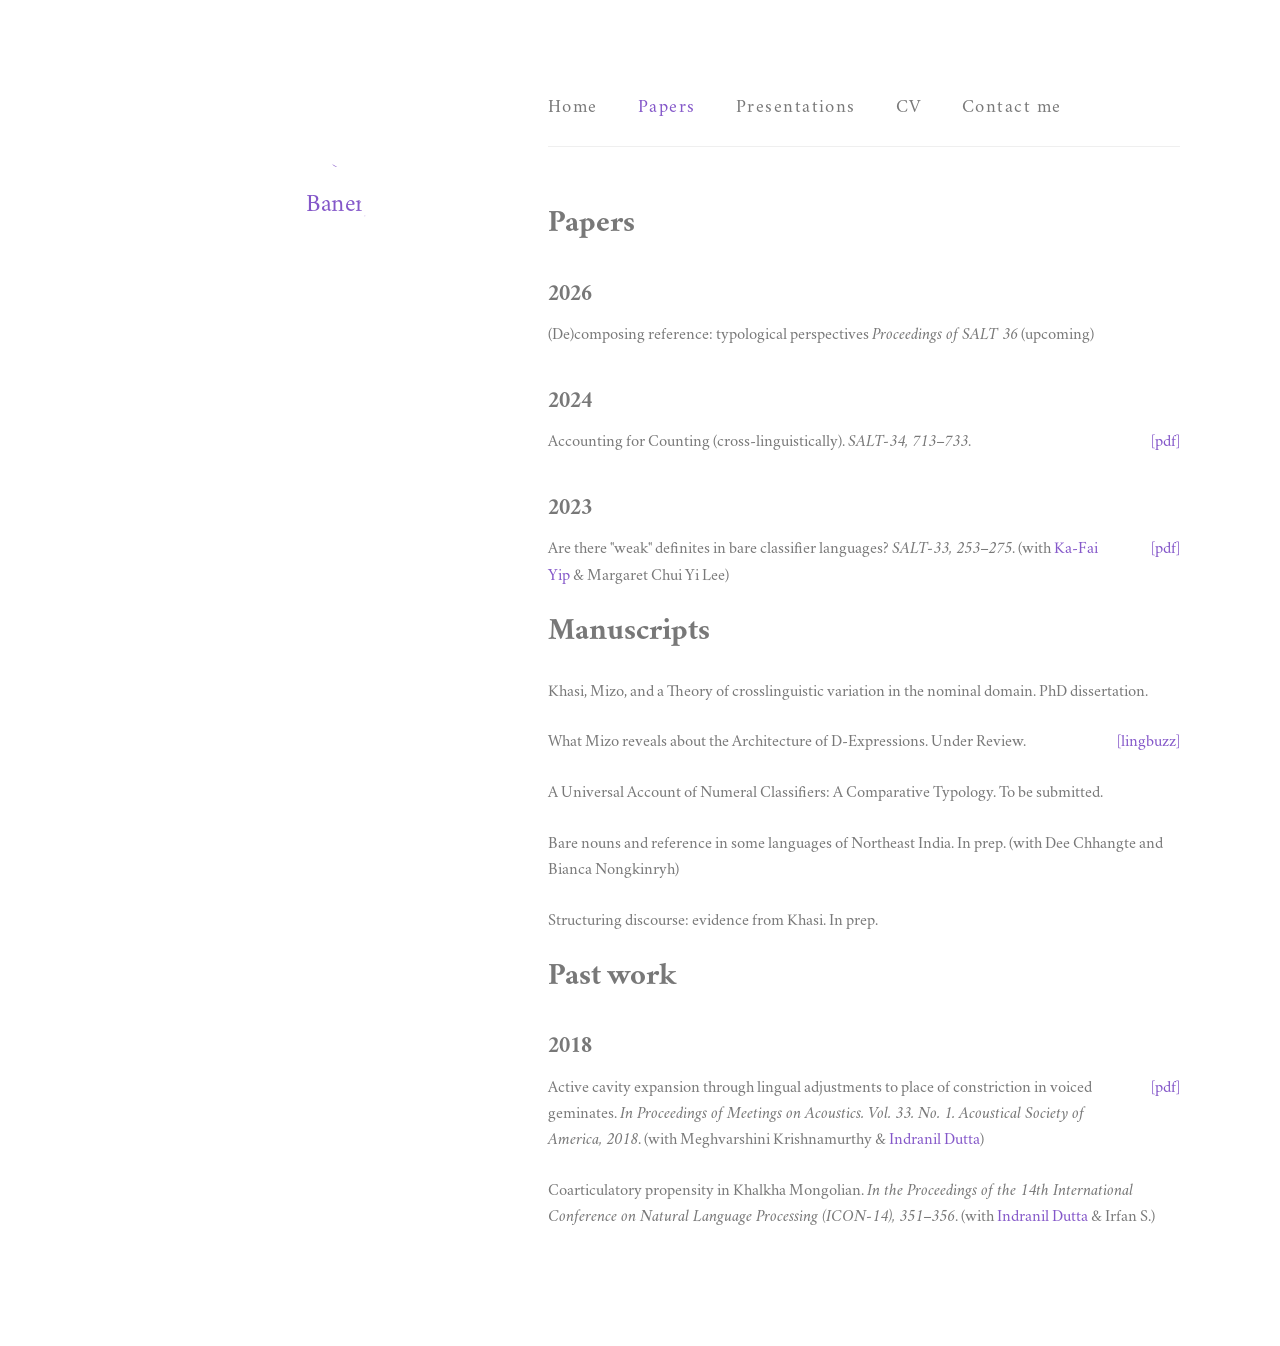
==== papers.html @ f8b31d90 "font, CV" ====
<!DOCTYPE HTML>
<html>
<head>
  <title>Papers | Ushasi Banerjee</title>
  <meta charset="utf-8" />
  <meta name="viewport" content="width=device-width, initial-scale=1, user-scalable=no" />
  <link rel="stylesheet" href="assets/css/main.css" />
</head>
<body>

<header id="header">
  <div class="inner">
    <a href="index.html" class="image avatar"><img src="images/imag.jpeg" alt="Ushasi Banerjee" /></a>
    <h1><strong>Ushasi Banerjee</strong></h1>
  </div>

  <footer id="footer">
    <ul class="icons">
      <li>
        <a href="mailto:ushasi.banerjee@yale.edu" aria-label="Email">
          <span class="mail-icon"></span>
        </a>
      </li>
    </ul>
    <ul class="copyright">
      <li>&copy; Ushasi Banerjee</li>
    </ul>
  </footer>
</header>

<div id="main">
  <nav id="topnav">
  <ul>
    <li><a href="index.html">Home</a></li>
    <li><a class="active" href="papers.html">Papers</a></li>
    <li><a href="presentations.html">Presentations</a></li>
    <li><a href="CV/CV.pdf">CV</a></li>
      <li><a href="mailto:ushasi.banerjee@yale.edu">Contact me</a></li>
  </ul>
</nav>

  <section id="papers">
    <h2>Papers</h2>

    <h3 class="publication-year">2026</h3>
    <div class="pub-entry">
      <div class="pub-details">
        (De)composing reference: typological perspectives <i>Proceedings of SALT 36</i> (upcoming) 
      </div>
    </div>

    <h3 class="publication-year">2024</h3>
    <div class="pub-entry">
      <div class="pub-details">
        Accounting for Counting (cross-linguistically). <i>SALT-34, 713–733</i>.
      </div>
      <a href="https://lingbuzz.net/lingbuzz/010248/current.pdf" class="pdf-link"
   target="_blank" rel="noopener noreferrer">[pdf]</a>
    </div>
    <h3 class="publication-year">2023</h3>
    <div class="pub-entry">
      <div class="pub-details">
        Are there "weak" definites in bare classifier languages? <i>SALT-33, 253–275</i>.
        (with <a href="https://kafai-yip.github.io//">Ka-Fai Yip</a> &amp; Margaret Chui Yi Lee)
      </div>
      <a href="Materials/Yip-et-al-SALT33.pdf" class="pdf-link">[pdf]</a>
    </div>


  <h2>Manuscripts</h2>

   <div class="pub-entry">
      <div class="pub-details">
        Khasi, Mizo, and a Theory of crosslinguistic variation in the nominal domain. PhD dissertation.
      </div>
    </div>

 <div class="pub-entry">
      <div class="pub-details">
        What Mizo reveals about the Architecture of D-Expressions. Under Review.
  </div>
<a href="https://ling.auf.net/lingbuzz/010249"
   class="pdf-link"
   target="_blank"
   rel="noopener noreferrer">[lingbuzz]</a>
</div>

<div class="pub-entry">
  <div class="pub-details">
      A Universal Account of Numeral Classifiers: A Comparative Typology. To be submitted. 
</div>
</div>

<div class="pub-entry">
  <div class="pub-details">
      Bare nouns and reference in some languages of Northeast India. In prep. (with Dee Chhangte and Bianca Nongkinryh)
</div>
</div>

   <div class="pub-entry">
  <div class="pub-details">
      Structuring discourse: evidence from Khasi. In prep.
</div>
</div>

    <h2>Past work</h2>
    <h3 class="publication-year">2018</h3>
    <div class="pub-entry">
      <div class="pub-details">
        Active cavity expansion through lingual adjustments to place of constriction in voiced geminates.
        <i>In Proceedings of Meetings on Acoustics. Vol. 33. No. 1. Acoustical Society of America, 2018</i>.
        (with Meghvarshini Krishnamurthy &amp; <a href="https://duttalab.github.io/indranil.html//">Indranil Dutta</a>)
      </div>
      <a href="Materials/pma.v33.i1.060002_1.online.pdf" class="pdf-link">[pdf]</a>
    </div>
    <div class="pub-entry">
      <div class="pub-details">
        Coarticulatory propensity in Khalkha Mongolian.
        <i>In the Proceedings of the 14th International Conference on Natural Language Processing (ICON-14), 351–356</i>.
        (with <a href="https://duttalab.github.io/indranil.html//">Indranil Dutta</a> &amp; Irfan S.)
      </div>
    </div>
  </section>
</div>

<script src="assets/js/main.js"></script>
</body>
</html>
---- assets/css/main.css ----
@font-face {
  font-family: 'Cochineal';
  src: url('../fonts/Cochineal-Roman.otf') format('opentype');
  font-weight: 400;
  font-style: normal;
  font-display: swap;
}

@font-face {
  font-family: 'Cochineal';
  src: url('../fonts/Cochineal-Italic.otf') format('opentype');
  font-weight: 400;
  font-style: italic;
  font-display: swap;
}

@font-face {
  font-family: 'Cochineal';
  src: url('../fonts/Cochineal-Bold.otf') format('opentype');
  font-weight: 700;
  font-style: normal;
  font-display: swap;
}

@font-face {
  font-family: 'Cochineal';
  src: url('../fonts/Cochineal-BoldItalic.otf') format('opentype');
  font-weight: 700;
  font-style: italic;
  font-display: swap;
}

* {
  box-sizing: border-box;
}

body {
  margin: 0;
  font-family: 'Cochineal', Georgia, serif;
  color: #787878;
  font-size: 15pt;
  line-height: 1.75em;
  background: #fff;
}

a {
  color: #8457c9;
  text-decoration: none;
}

a:hover {
  color: #6b3fb0;
}

#header {
  position: fixed;
  top: 0;
  left: 0;
  width: 35%;
  height: 100vh;
  padding: 7em 4em 3em 4em;
  background-image: url("../../images/bg.jpg");
  background-size: cover;
  background-position: center;
  background-repeat: no-repeat;
  text-align: right;
  display: flex;
  flex-direction: column;
  justify-content: space-between;
  overflow: hidden;
  z-index: 100;
}

#header:before {
  display: none;
}

#header .inner {
  margin-top: 1em;
}

#header .image.avatar {
  display: inline-block;
  border: 0;
  margin-bottom: 1.4em;
  border-radius: 50% / 60%;
  overflow: hidden;
}

#header .image.avatar img {
  width: 125px;
  height: 165px;
  object-fit: cover;
  object-position: 25% center;
  display: block;
  transform: scale(1.25);
  transform-origin: 25% center;
}

#header h1 {
  font-family: 'Cochineal', Georgia, serif;
  font-size: 1.45em;
  line-height: 1.2em;
  color: white;
  margin: 0;
  font-weight: 700;
}

#header h1 strong {
  color: white;
  font-weight: 700;
}

#header .subtitle {
  display: block;
  font-family: 'Cochineal', Georgia, serif;
  color: rgba(255,255,255,0.75);
  font-size: 1.05em;
  margin-top: 0.35em;
}

#footer {
  color: rgba(255,255,255,0.55);
  font-size: 0.8em;
  text-align: right;
}

#footer ul,
#footer li {
  list-style: none;
  margin: 0;
  padding: 0;
}

#footer .icons {
  display: none;
}

#main {
  margin-left: 35%;
  width: 65%;
  padding: 4.5em 5em;
}

#topnav {
  margin-bottom: 3em;
  padding-bottom: 1em;
  border-bottom: 1px solid #efefef;
}

#topnav ul {
  list-style: none;
  display: flex;
  gap: 2em;
  margin: 0;
  padding: 0;
}

#topnav a {
  color: #787878;
  font-size: 0.92em;
  letter-spacing: 0.08em;
  text-transform: none;
  border: 0;
}

#topnav a:hover,
#topnav a.active {
  color: #8457c9;
}

section {
  max-width: 42em;
}

p {
  margin: 0 0 2em 0;
}

h2 {
  font-family: 'Cochineal', Georgia, serif;
  font-size: 1.5em;
  font-weight: 700;
  color: #787878;
  margin: 0 0 1em 0;
}

h3 {
  font-family: 'Cochineal', Georgia, serif;
  font-size: 1.15em;
  font-weight: 700;
  color: #787878;
  margin: 1.5em 0 0.5em 0;
}

strong, b {
  font-weight: 700;
}

/* Home page overrides */
body.page-home #one {
  font-size: 0.9em;
}

/* Publications page overrides */
.pub-entry {
  display: flex;
  justify-content: space-between;
  align-items: baseline;
  gap: 2em;
  margin-bottom: 1.5em;
  font-size: 0.82em;
  line-height: 1.6em;
}

.pub-details {
  flex: 1;
}

.pdf-link {
  white-space: nowrap;
  font-size: 1em;
  font-weight: normal;
}

@media screen and (max-width: 980px) {
  #header {
    position: relative;
    width: 100%;
    height: auto;
    min-height: 0;
    padding: 4em 2em 3em 2em;
    text-align: center;
    overflow: visible;
    z-index: auto;
  }

  #header .image.avatar img {
    margin: 0 auto;
  }

  #footer {
    margin-top: 2em;
    text-align: center;
  }

  #main {
    margin-left: 0;
    width: 100%;
    padding: 3em 2em;
  }

  #topnav ul {
    justify-content: center;
    flex-wrap: wrap;
  }
}
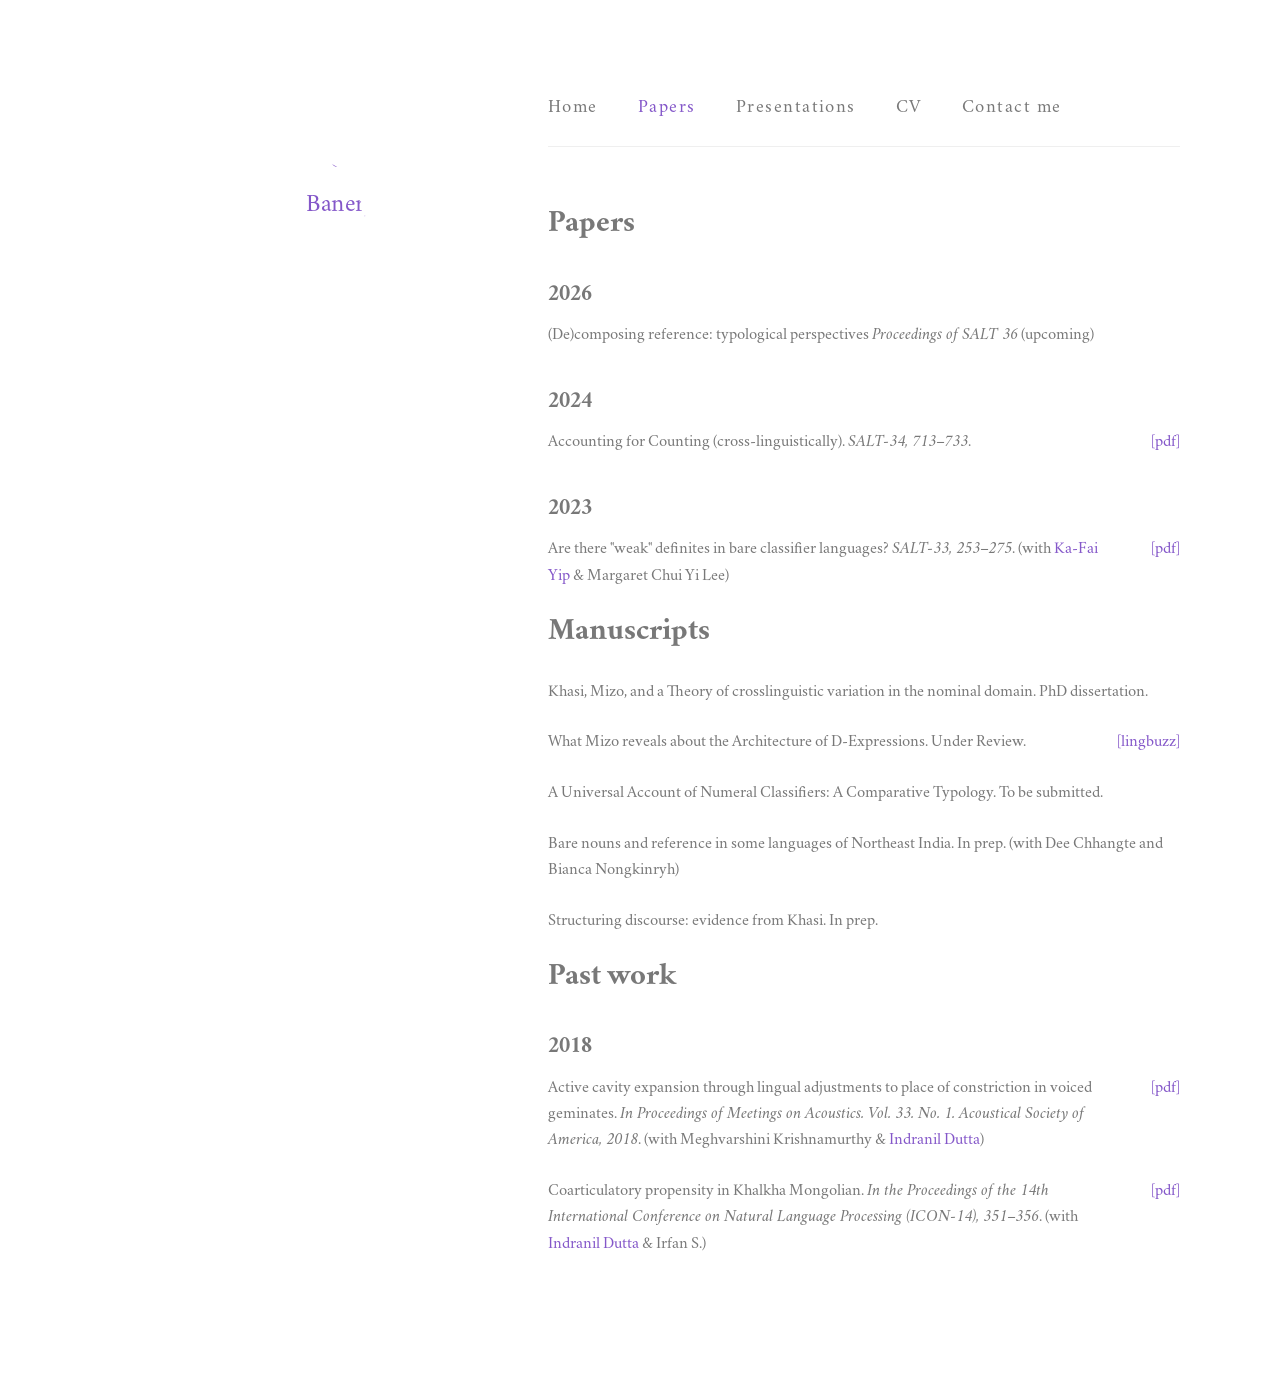
==== commit 2934be2e: "paper link" ====
--- a/papers.html
+++ b/papers.html
@@ -119,6 +119,8 @@
         <i>In the Proceedings of the 14th International Conference on Natural Language Processing (ICON-14), 351–356</i>.
         (with <a href="https://duttalab.github.io/indranil.html//">Indranil Dutta</a> &amp; Irfan S.)
       </div>
+ <a href="https://aclanthology.org/W17-7544/" class="pdf-link">[pdf]</a>
+
     </div>
   </section>
 </div>
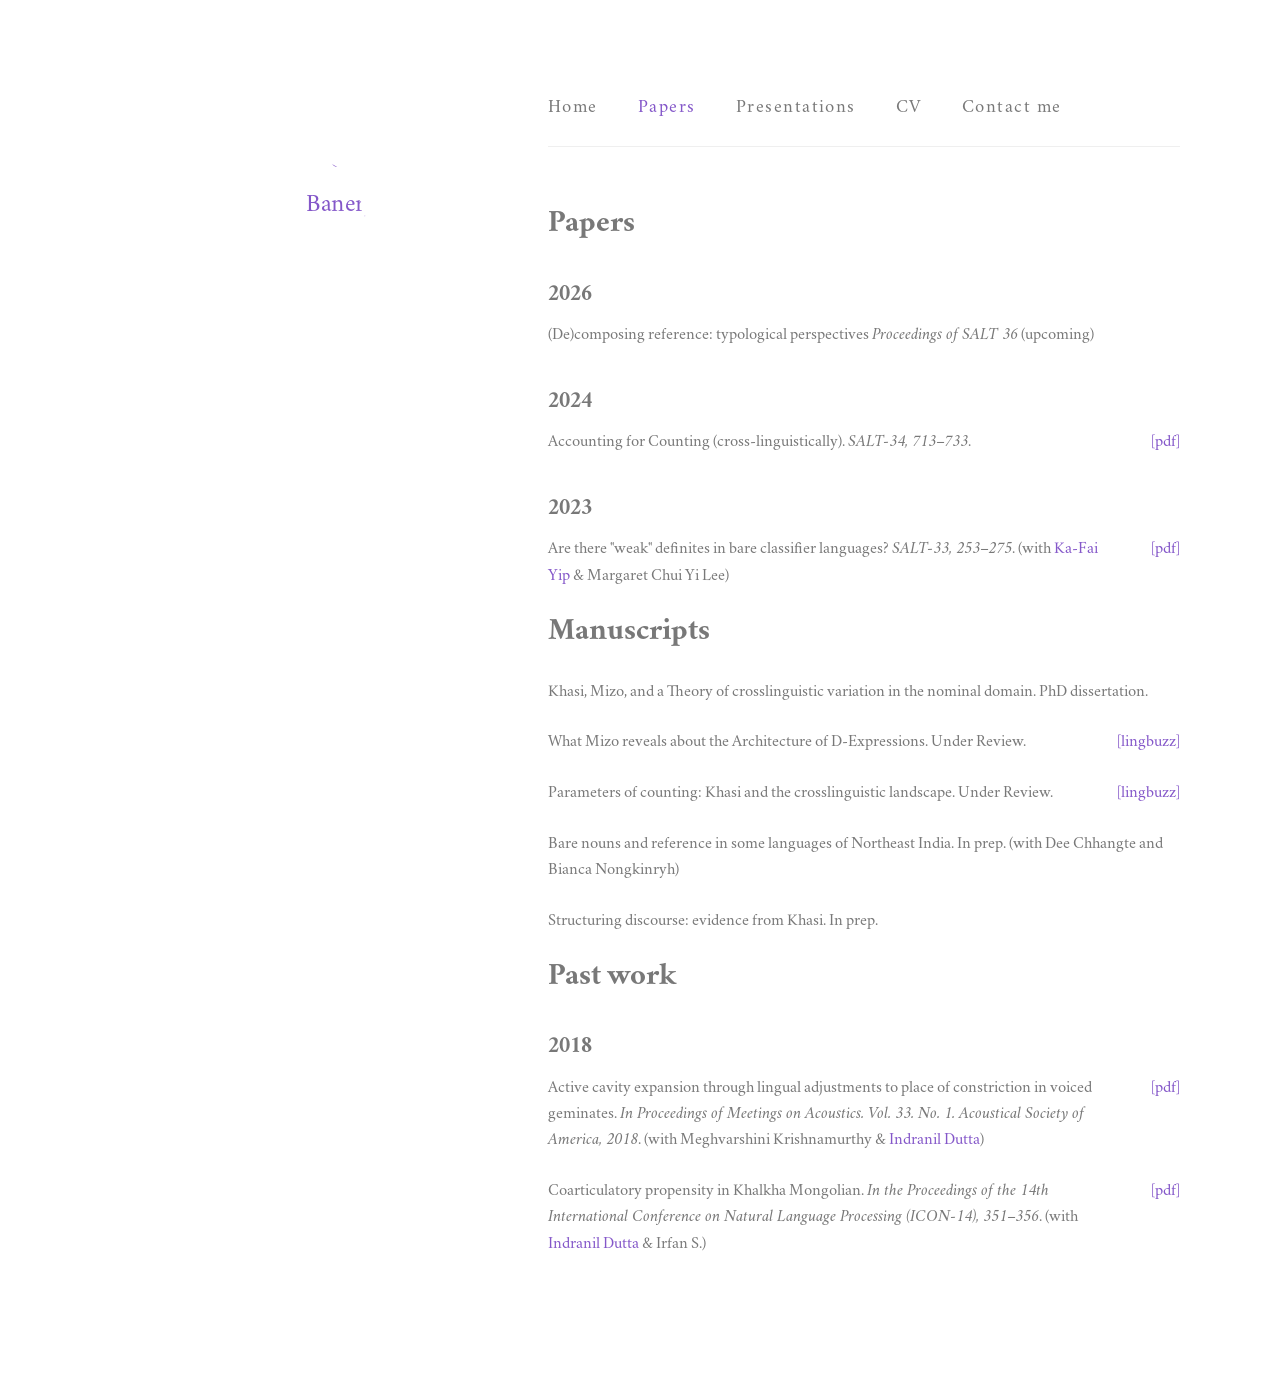
==== commit 370cd71e: "papers ms lingbuzz" ====
--- a/papers.html
+++ b/papers.html
@@ -85,11 +85,18 @@
    rel="noopener noreferrer">[lingbuzz]</a>
 </div>
 
-<div class="pub-entry">
-  <div class="pub-details">
-      A Universal Account of Numeral Classifiers: A Comparative Typology. To be submitted. 
+
+
+ <div class="pub-entry">
+      <div class="pub-details">
+        Parameters of counting: Khasi and the crosslinguistic landscape. Under Review.
+  </div>
+<a href="https://lingbuzz.net/lingbuzz/010296?_s=W2Up2HbWzxLRxOe6&_k=vV67AOmKXQanhoGW"
+   class="pdf-link"
+   target="_blank"
+   rel="noopener noreferrer">[lingbuzz]</a>
 </div>
-</div>
+
 
 <div class="pub-entry">
   <div class="pub-details">
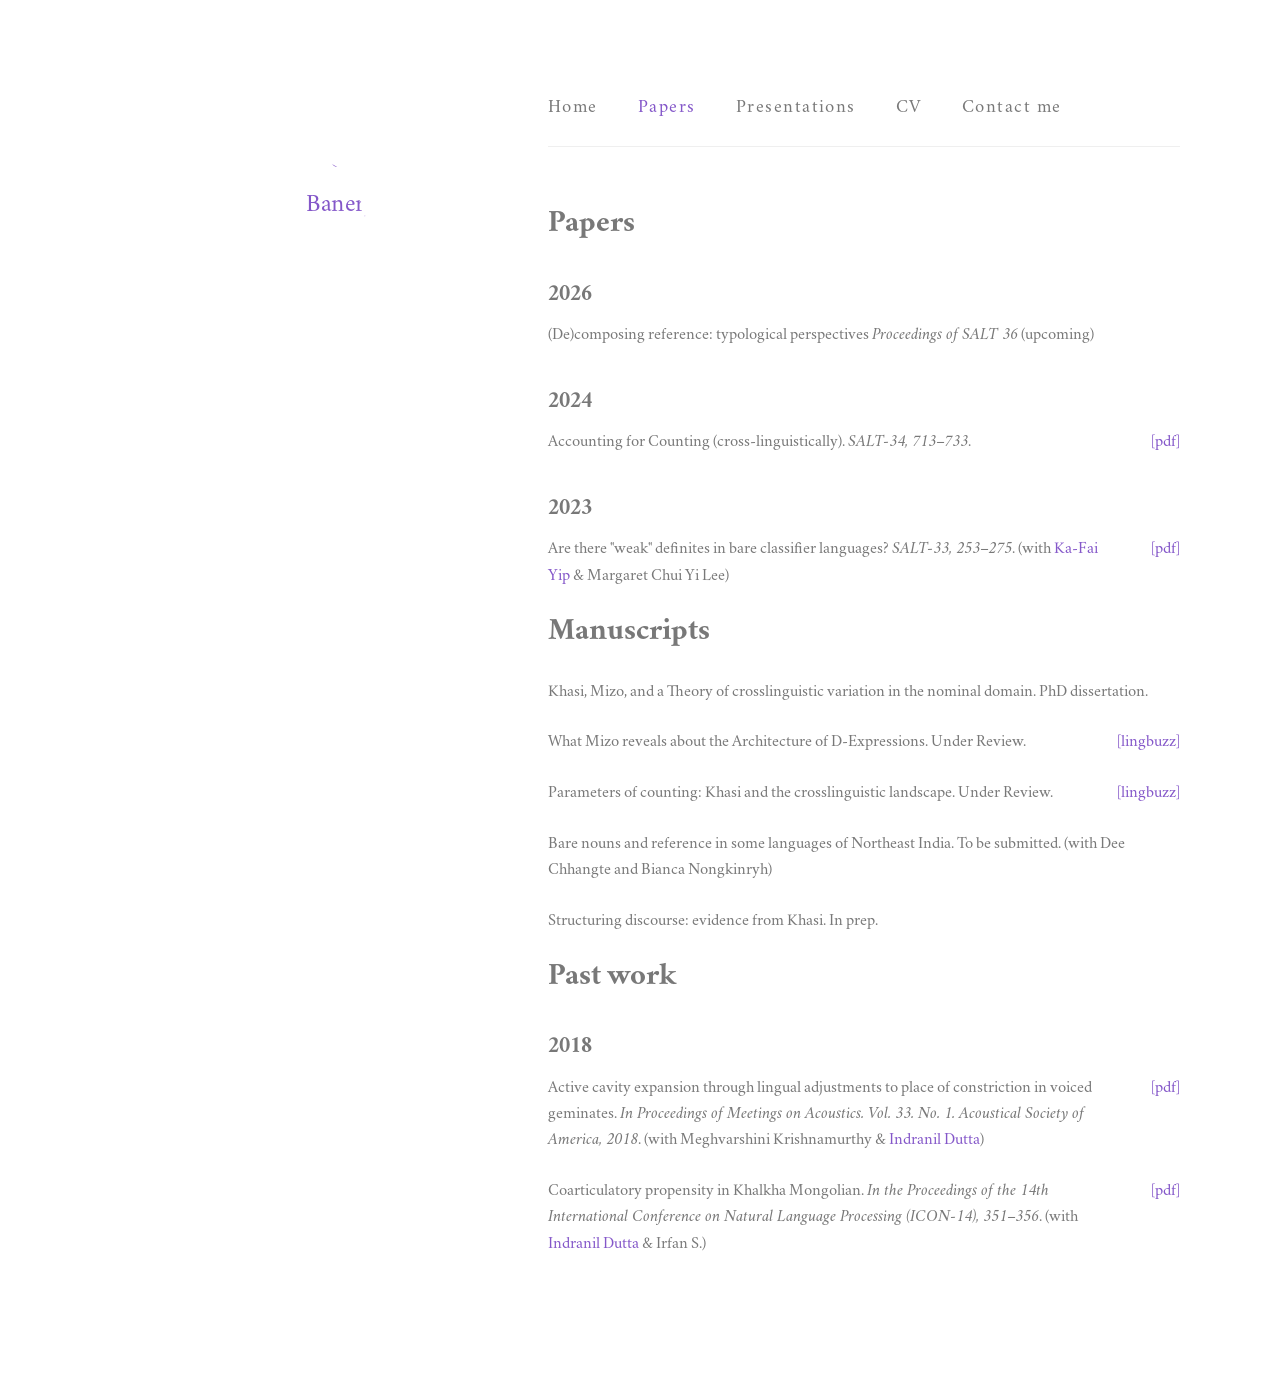
==== commit d3d183e0: "bio stuff" ====
--- a/papers.html
+++ b/papers.html
@@ -100,7 +100,7 @@
 
 <div class="pub-entry">
   <div class="pub-details">
-      Bare nouns and reference in some languages of Northeast India. In prep. (with Dee Chhangte and Bianca Nongkinryh)
+      Bare nouns and reference in some languages of Northeast India. To be submitted. (with Dee Chhangte and Bianca Nongkinryh)
 </div>
 </div>
 
